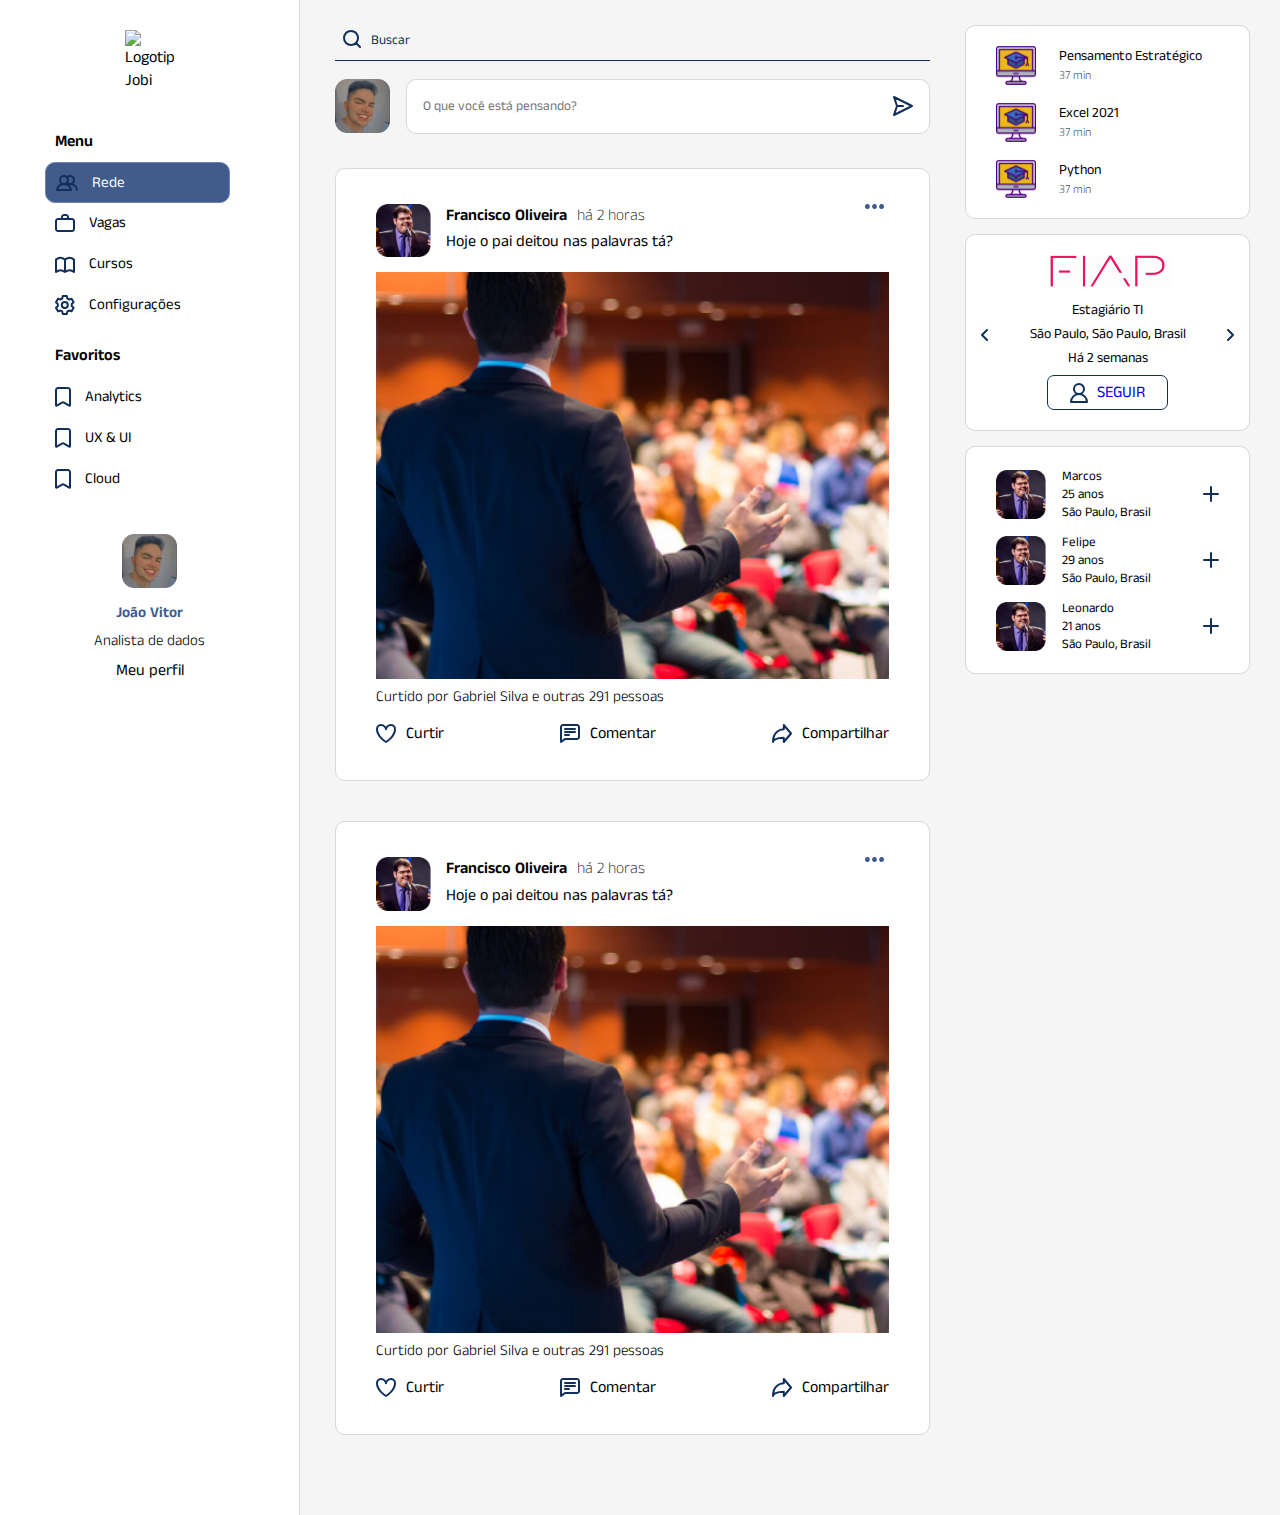
==== index.html @ 30c97529 "Initial commit" ====
<!DOCTYPE html>
<html lang="pt-BR">
<head>
    <meta charset="UTF-8">
    <meta http-equiv="X-UA-Compatible" content="IE=edge">
    <meta name="viewport" content="width=device-width, initial-scale=1.0">
    <title>Jobi - Rede</title>
    <link rel="stylesheet" href="css/reset.css">
    <link rel="stylesheet" href="css/components/pages-menu.css">
    <link rel="stylesheet" href="css/components/favorite-tags.css">
    <link rel="stylesheet" href="css/components/profile.css">
    <link rel="stylesheet" href="css/components/search-bar.css">
    <link rel="stylesheet" href="css/components/feed.css">
    <link rel="stylesheet" href="css/components/feed-buttons.css">
    <link rel="stylesheet" href="css/components/lesson.css">
    <link rel="stylesheet" href="css/components/carrosel-opportunities.css">
    <link rel="stylesheet" href="css/components/add-people.css">
    <link rel="stylesheet" href="css/rede.css">
</head>
<body>
        <!-- 
        Início da página, main CSS:  
        rede.css    
    -->
    <div id="page-container">
        <div class="lateral-menu">
            <span class="company-logo">
                <img src="" alt="Logotipo Jobi">
            </span>
            <!-- 
                CSS da estrutura do menu de navegação entre páginas
                componentes/pages-menu.css
            -->
            <nav class="pages-menu">
                <h2>Menu</h2>
                <ul>
                    <li class="menu-option selected-li">                        
                        <a href="index.html" class="menu-label selected-a">
                            <img class="menu-icon" src="images/icons/rede-icon.svg" alt="Ícone de rede">
                            Rede
                        </a>
                    </li>
                    <li class="menu-option">                        
                        <a href="#" class="menu-label">
                            <img class="menu-icon" src="images/icons/vagas-icon.svg" alt="Ícone de vagas">
                            Vagas
                        </a>
                    </li>
                    <li class="menu-option">                        
                        <a href="courses-page.html" class="menu-label">
                            <img class="menu-icon" src="images/icons/courses-icon.svg" alt="Ícone de cursos">
                            Cursos
                        </a>
                    </li>
                    <li class="menu-option">                        
                        <a href="#" class="menu-label">
                            <img class="menu-icon" src="images/icons/settings-icon.svg" alt="Ícone de configurações">
                            Configurações
                        </a>
                    </li>
                </ul>
            </nav>
            <div class="favorite-tags">
                <h2>Favoritos</h2>
                <ul>
                    <li class="favorite-item">
                        <img class="tag-icon" src="images/icons/favorite-icon.svg" alt="">
                        <p class="tag-label">Analytics</p>
                    </li>
                    <li class="favorite-item">
                        <img class="tag-icon" src="images/icons/favorite-icon.svg" alt="">
                        <p class="tag-label">UX & UI</p>
                    </li>
                    <li class="favorite-item">
                        <img class="tag-icon" src="images/icons/favorite-icon.svg" alt="">
                        <p class="tag-label">Cloud</p>
                    </li>
                </ul>
            </div>
            <div class="profile">
                <span class="profile-photo">
                    <img src="images/profile-photo.png" alt="Foto de perfil">
                </span>
                <p class="user-name">João Vitor</p>
                <p class="occupation">Analista de dados</p>
                <button>Meu perfil</button>
            </div>
        </div>
        <section class="feed">
            <div class="search-tool">
                <img class="search-icon" src="images/icons/search-icon.svg" alt="Ícone de busca">
                <input class="input-field" 
                       type="text" 
                       placeholder="Buscar">
            </div>
            <div class="new-post">
                <span class="profile-photo">
                    <img src="images/profile-photo.png" alt="Foto de perfil">
                </span>
                <span class="post-input">
                    <img class="send-icon" src="images/icons/send.svg" alt="Ícone de envio">
                    <input type="text"
                    placeholder="O que você está pensando?">
                </span>
            </div>
            <main>
                <div class="post-container">
                    <img class="options-icon" src="images/icons/options-icon.svg" alt="">
                    <div class="post">
                        <img class="author-photo" src="images/profile-caze.png" alt="Autor do post">
                        <div class="author-info">
                            <p>Francisco Oliveira</p>
                            <span>há 2 horas</span>
                        </div>
                        <p class="post-msg">Hoje o pai deitou nas palavras tá?</p>
                    </div>
                    <img class="post-image" src="images/post-example-1.png" alt="Imagem do post">
                    <p class="likes-info">Curtido por Gabriel Silva e outras 291 pessoas</p>
                    <ul class="button-container">
                        <li class="post-button">
                            <img src="images/icons/like-icon.svg" alt="">
                            <p>Curtir</p>
                        </li>
                        <li class="post-button">
                            <img src="images/icons/comment-icon.svg" alt="">
                            <p>Comentar</p>
                        </li>
                        <li class="post-button">
                            <img src="images/icons/share-icon.svg" alt="">
                            <p>Compartilhar</p>
                        </li>
                    </ul>
                </div>
                <div class="post-container">
                    <img class="options-icon" src="images/icons/options-icon.svg" alt="">
                    <div class="post">
                        <img class="author-photo" src="images/profile-caze.png" alt="Autor do post">
                        <div class="author-info">
                            <p>Francisco Oliveira</p>
                            <span>há 2 horas</span>
                        </div>
                        <p class="post-msg">Hoje o pai deitou nas palavras tá?</p>
                    </div>
                    <img class="post-image" src="images/post-example-1.png" alt="Imagem do post">
                    <p class="likes-info">Curtido por Gabriel Silva e outras 291 pessoas</p>
                    <ul class="button-container">
                        <li class="post-button">
                            <img src="images/icons/like-icon.svg" alt="">
                            <p>Curtir</p>
                        </li>
                        <li class="post-button">
                            <img src="images/icons/comment-icon.svg" alt="">
                            <p>Comentar</p>
                        </li>
                        <li class="post-button">
                            <img src="images/icons/share-icon.svg" alt="">
                            <p>Compartilhar</p>
                        </li>
                    </ul>
                </div>
            </main>
        </section>
        <div class="explore">
            <div class="lesson-container">
                <div class="lesson">
                    <img src="images/lesson.svg" alt="">
                    <h3>Pensamento Estratégico</h3>
                    <p>37 min</p>
                </div>
                <div class="lesson">
                    <img src="images/lesson.svg" alt="">
                    <h3>Excel 2021</h3>
                    <p>37 min</p>
                </div>
                <div class="lesson">
                    <img src="images/lesson.svg" alt="">
                    <h3>Python</h3>
                    <p>37 min</p>
                </div>
            </div>
            <div class="opportunities">
                <img class="logo-company" src="images/fiap-logo.png" alt="Logo Fiap">
                <p>Estagiário TI</p>
                <p>São Paulo, São Paulo, Brasil</p>
                <p>Há 2 semanas</p>
                <button class="follow-button">
                    <a href="#">
                        <img src="images/icons/person-icon.svg" alt=""> SEGUIR
                    </a>                    
                </button>
                <img id="right-arrow" src="images/icons/right-arrow.svg" alt="Seta para direita">
                <img id="left-arrow" src="images/icons/left-arrow.svg" alt="Seta para esquerda">
            </div>
            <div class="add-people-container">
                <div class="add-people">
                    <img src="images/profile-caze.png" alt="">
                    <div class="person-data">
                        <p>Marcos</p>
                        <p>25 anos</p>
                        <p>São Paulo, Brasil</p>
                    </div>
                    <img src="images/icons/add-icon.svg" alt="">
                </div>
                <div class="add-people">
                    <img src="images/profile-caze.png" alt="">
                    <div class="person-data">
                        <p>Felipe</p>
                        <p>29 anos</p>
                        <p>São Paulo, Brasil</p>
                    </div>
                    <img src="images/icons/add-icon.svg" alt="">
                </div>
                <div class="add-people">
                    <img src="images/profile-caze.png" alt="">
                    <div class="person-data">
                        <p>Leonardo</p>
                        <p>21 anos</p>
                        <p>São Paulo, Brasil</p>
                    </div>
                    <img src="images/icons/add-icon.svg" alt="">
                </div>
            </div>            
        </div>
    </div>
</body>
</html>
---- css/components/pages-menu.css ----
:root{
    --menu-font-size: 15px;
}

.pages-menu {
    font-size: var(--menu-font-size);
    line-height: 20px;
    padding: 0 10px;
    margin-bottom: 20px;
}

.pages-menu h2{
    font-weight: 600;
    margin-bottom: 10px;
    padding-left: 10px;
}

.pages-menu ul{
    list-style: none;
}

.menu-option{
    width: 185px;
    height: 41px;
    padding-left: 10px;
}

.menu-icon{
    max-width: 22px;
    margin-right: 14px;
}

/* Âncoras possuem comportamento específico quando são acessados, o link costuma mudar de cor... Aqui garanto que isso não aconteça, com :link e :visited */
.menu-label:link, .menu-label:visited{
    /* Posicionamento */
    display: flex;
    align-items: center;
    /* Tamanho */
    width: 100%;
    padding: 10px 0;
    /* Estilização */
    color: #000;
    font-size: var(--menu-font-size);
    font-weight: 400;
}

.menu-label:hover{
	color: #FFF; 
    border-radius: 10px;
}

/* Hover do menu e também aponta qual item está selecionado (.selected) */

.pages-menu ul li:hover,
.selected-li{
    color: #FFF  ;
    background: #415B8A;
    border: 1px solid #7185B8;
    border-radius: 10px;
}

.selected-a{
    color: #FFF !important;
}
---- css/components/favorite-tags.css ----
.favorite-tags {
    font-size: 15px;
    line-height: 20px;
    color: #000000;
    padding: 0 10px;
}

.favorite-tags h2{
    font-weight: 600;
    font-size: 16px;
    margin-bottom: 10px;
    padding-left: 10px;
}

.favorite-item{
    display: flex;
    align-items: center;
    padding-left: 10px;
}

.tag-icon{
    max-width: 22px;
    margin-right: 14px;
}

.tag-label{
    font-weight: 400;
}

.tag-icon,
.tag-label:link, .tag-label:visited{
    color: #000;
}

.favorite-tags ul li{
    display: flex;
    width: 170px;
    height: 41px;
}
---- css/components/profile.css ----
/* É a configuração raíz deste CSS. Altere aqui e os elementos que receberem essas variáveis também serão alterados */
:root{
    --profile-font-size: 15px;
    --profile-primary-color: #415B8A;
    --profile-secundary-color: #7185B8;
}

.profile{
    text-align: center;
    font-size: var(--profile-font-size)
}

.profile-photo{
    display: flex;
    justify-content: center;
    margin-bottom: 15px;
}

.profile-photo img{
    width: 55px;
}

.user-name{
    font-weight: 600;
    color: var(--profile-primary-color)
}

.occupation{
    font-weight: 300;
    color: #000;
}

.my-profile{
    /* Alinhamento */
    display: flex;
    justify-content: center;
    align-items: center;
    /* Tamanho e posicionamento */
    width: 160px;
    height: 35px;
    margin: auto;
    margin-bottom: 24px;
    /* Estilização */
    font-weight: 600;
    color: var(--profile-secundary-color);
    border: 1px solid var(--profile-secundary-color);
    border-radius: 10px;
}

.my-profile:hover{
    /* Efeito ao passar o mouse em cima */
    background: var(--profile-primary-color);
    color: #FFF;
}
 
.user-name, 
.occupation{
    line-height: 20px;
    margin-bottom: 8px;
}
---- css/components/search-bar.css ----
:root{
    --primary-color: #10305B;
}

.search-tool {
    width: 100%;
    margin-bottom: 18px;
}

.search-tool img {
    position: absolute;
}  
  
.search-icon {
    padding: 10px 8px;
}
  
.input-field {
    width: 100%;
    padding: 10px;
    padding-left: 36px;
    border: none;
    border-bottom: 1px solid var(--primary-color);
}

.input-field::placeholder, 
.input-field{
    color: var(--primary-color);
}

/*  Descomente a regra abaixo para ao selecionar a barra de pesquisa, remover a borda do input */

/* .input-field:focus{
    outline: 0;
} */
---- css/components/feed.css ----
.post-container{
    padding: 35px 40px;
    background: linear-gradient(0deg, #FFFFFF, #FFFFFF), linear-gradient(0deg, #D2F2B8, #D2F2B8), linear-gradient(0deg, #D2F2B8, #D2F2B8), #D2F2B8;
    border: 1px solid #D9D9D9;
    border-radius: 10px;
    position: relative;
    margin-bottom: 40px;
}

.options-icon{
    position: absolute;
    right: 45px;
}

/* Grid Items */
.author-photo{
    grid-area: author-photo;
    width: 55px;
}

.author-info{
    grid-area: author-info;
}

.post-msg{
    grid-area: post-msg;
}

.post{
    display: grid;
    grid-template-columns: 55px 1fr;
    grid-template-areas: 
    "author-photo author-info"
    "author-photo post-msg"
    ;
    column-gap: 15px;
    margin-bottom: 15px;
}

/* END*/

.author-info p{
    font-weight: 600;
    font-size: 16px;
    margin-right: 10px;
}

.author-info span{
    font-weight: 200;
}

.post div{
    display: flex;
}

.post-image{
    width: 100%;
}

.likes-info{
    font-weight: 300;
    font-size: 15px;
}

/* Aplicando o efeito de clicável */

.author-photo, 
.options-icon,
.author-info p,
.post-image {
    cursor: pointer;
}
---- css/components/feed-buttons.css ----
.button-container{
    display: flex;
    justify-content: space-between;
    margin-top: 15px;
}

.post-button{
    display: inline-flex;
    cursor: pointer;
}

.post-button img{
    margin-right: 10px;
}
---- css/components/lesson.css ----
:root{
    --lesson-img-width: 40px;
}

.lesson-container{
    padding: 20px 30px;
    background: linear-gradient(0deg, #FFFFFF, #FFFFFF), linear-gradient(0deg, #D2F2B8, #D2F2B8), linear-gradient(0deg, #D2F2B8, #D2F2B8), #D2F2B8;
    border: 1px solid #D9D9D9;
    border-radius: 10px;
    margin-bottom: 15px;
}

.lesson img{
    grid-area: lesson-img;
    width: var(--lesson-img-width);
}

.lesson h3{
    grid-area: lesson-name;
    font-weight: 400;
    font-size: 14px;
}

.lesson p{
    grid-area: lesson-time;
    font-weight: 200;
    font-size: 12px;
}

.lesson{
    display: grid;
    grid-template-columns: var(--lesson-img-width) 1fr;
    grid-template-areas: 
    "lesson-img lesson-name"
    "lesson-img lesson-time"
    ;
    column-gap: 23px;
    margin-bottom: 18px;
}

/* Usado para retirar a margem do último elemento, pois o contaainer já possui padding */
.lesson:last-child{
    margin-bottom: 0;
}
---- css/components/carrosel-opportunities.css ----
:root{
    --arrow-width: 8px;
}

.opportunities{
    position: relative;
    display: flex;
    flex-direction: column;
    align-items: center;
    background: linear-gradient(0deg, #FFFFFF, #FFFFFF), linear-gradient(0deg, #D2F2B8, #D2F2B8), linear-gradient(0deg, #D2F2B8, #D2F2B8), #D2F2B8;
    border: 1px solid #D9D9D9;
    border-radius: 10px;
    padding: 20px 30px;
    margin-bottom: 15px;
}

.logo-company{
    width: 125px; 
    margin-bottom: 11px;   
}

.opportunities p{
    font-size: 14px;
    font-weight: 400;
    padding: 2px 0;
}

.follow-button{
    width: 121px;
    height: 35px;
    border: 1px solid #10305B;
    border-radius: 7px;
    color: #10305B;
    margin-top: 5px;
}

.follow-button a{
    display: flex;
    align-items: center;
    justify-content: center;
}

.follow-button a img{
    margin-right: 9px;
}

#right-arrow{
    position: absolute;
    right: 15px;
}

#left-arrow{
    position: absolute;
    left: 15px;
}

#right-arrow,
#left-arrow{
    cursor: pointer;
    top: calc(50% - (var(--arrow-width)/2)); /* Cálculo para sempre centralizar a arrow na tela, mesmo que mude o seu tamanho*/
}
---- css/components/add-people.css ----
:root{
    --profile-img-width: 50px;
    --add-icon-width: 16px;
}

.add-people-container{
    background: linear-gradient(0deg, #FFFFFF, #FFFFFF), linear-gradient(0deg, #D2F2B8, #D2F2B8), linear-gradient(0deg, #D2F2B8, #D2F2B8), #D2F2B8;
    border: 1px solid #D9D9D9;
    border-radius: 10px;
    padding: 20px 30px;
}

.add-people img:first-child{
    grid-area: photo-user;
    width: var(--profile-img-width)
}

.person-data{
    grid-area: person-data;
    font-weight: 400;
    font-size: 13px;
}

.add-people img:last-child{
    grid-area: add-icon;
    width: var(--add-icon-width);
}

.add-people{
    display: grid;
    grid-template-columns: var(--profile-img-width) 1fr var(--add-icon-width);
    grid-template-areas: 
    "photo-user person-data add-icon"
    "photo-user person-data add-icon"
    ;
    align-items: center;
    column-gap: 16px;
    margin-bottom: 12px;
}

.add-people:last-child{
    margin-bottom: 0;
}
---- css/rede.css ----
#page-container{
    display: grid;
    grid-template-columns: 300px 2fr 315px;
    min-height: 100vh;
    max-width: 1400px;
    margin: auto;
}

/* ------------------------------------ */

/* Lateral menu */
.lateral-menu{
    padding: 30px 35px 40px;
    border-right: 1px solid #D9D9D9;
}

    /* Logotipo */

.company-logo{
    display: flex;
    justify-content: center;
    margin-bottom: 40px;
}

.company-logo img{
    width: 50px;
}

/* ------------------------------------ */

/* Feed */

.feed{
    padding: 20px 35px 40px;
    background: #F5F5F5;
}

    /* New post */

.new-post{
    display: grid;
    grid-template-columns: 55px 1fr;
    gap: 16px;
    margin-bottom: 20px;
}

.new-post input{
    height: 55px;
    width: 100%;
    border: 1px solid #D9D9D9;
    border-radius: 10px;
    padding: 14px 45px 16px 16px;
    background: #FFF;
}

.new-post input:focus{
    outline: 0;
}

.post-input{
    position: relative;
}

.send-icon {
    cursor: pointer;
    position: absolute;
    right: 0;
    padding: 17px;
}

.explore{
    padding: 25px 30px  5px 0;
    background-color: #F5F5F5;;
}



/* ------------------------------------ */

/* Alterações em componentes */

.favorite-tags{
    margin-bottom: 35px;
}
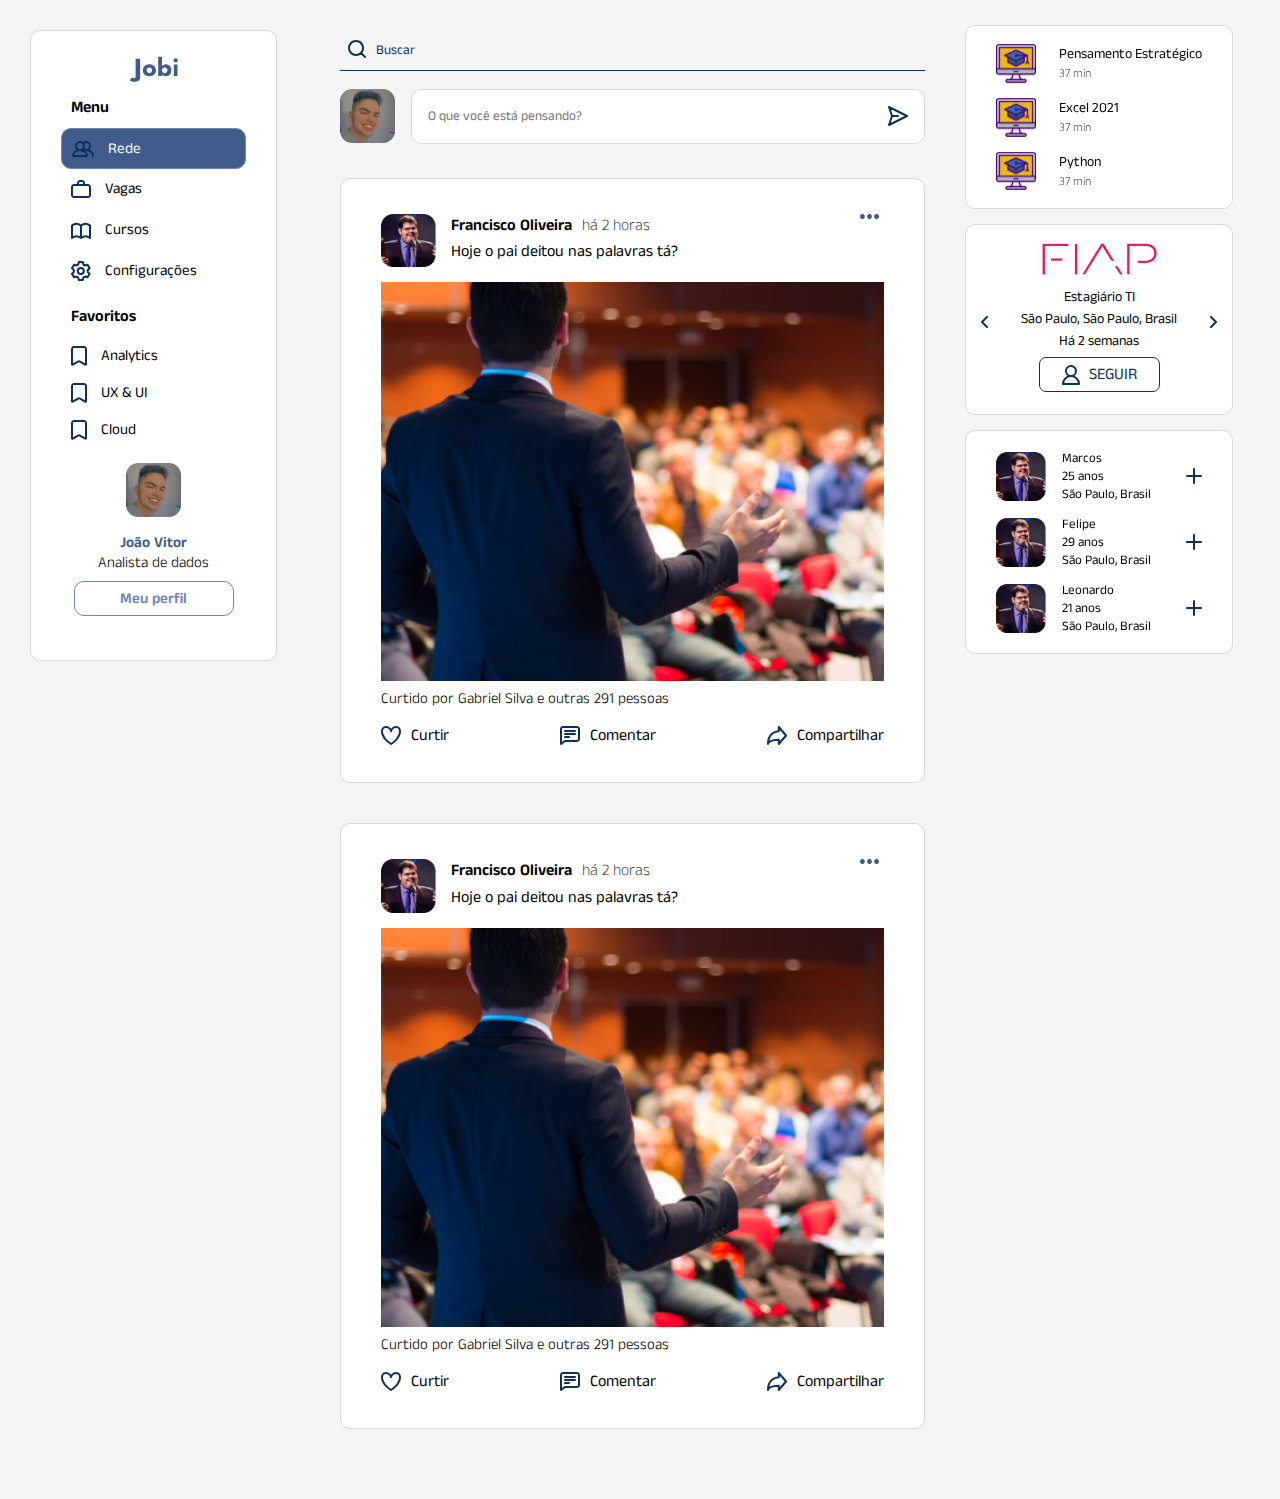
==== commit c26eb63b: "fix general errors in css" ====
--- a/index.html
+++ b/index.html
@@ -5,6 +5,7 @@
     <meta http-equiv="X-UA-Compatible" content="IE=edge">
     <meta name="viewport" content="width=device-width, initial-scale=1.0">
     <title>Jobi - Rede</title>
+    <script src="https://cdnjs.cloudflare.com/ajax/libs/jquery/3.6.0/jquery.min.js" integrity="sha512-894YE6QWD5I59HgZOGReFYm4dnWc1Qt5NtvYSaNcOP+u1T9qYdvdihz0PPSiiqn/+/3e7Jo4EaG7TubfWGUrMQ==" crossorigin="anonymous" referrerpolicy="no-referrer"></script>
     <link rel="stylesheet" href="css/reset.css">
     <link rel="stylesheet" href="css/components/pages-menu.css">
     <link rel="stylesheet" href="css/components/favorite-tags.css">
@@ -15,77 +16,92 @@
     <link rel="stylesheet" href="css/components/lesson.css">
     <link rel="stylesheet" href="css/components/carrosel-opportunities.css">
     <link rel="stylesheet" href="css/components/add-people.css">
+    <link rel="stylesheet" href="css/components/go-to-top.css">
     <link rel="stylesheet" href="css/rede.css">
 </head>
 <body>
-        <!-- 
+    <!-- 
         Início da página, main CSS:  
         rede.css    
     -->
     <div id="page-container">
-        <div class="lateral-menu">
-            <span class="company-logo">
-                <img src="" alt="Logotipo Jobi">
-            </span>
-            <!-- 
-                CSS da estrutura do menu de navegação entre páginas
-                componentes/pages-menu.css
-            -->
-            <nav class="pages-menu">
-                <h2>Menu</h2>
-                <ul>
-                    <li class="menu-option selected-li">                        
-                        <a href="index.html" class="menu-label selected-a">
-                            <img class="menu-icon" src="images/icons/rede-icon.svg" alt="Ícone de rede">
-                            Rede
-                        </a>
-                    </li>
-                    <li class="menu-option">                        
-                        <a href="#" class="menu-label">
-                            <img class="menu-icon" src="images/icons/vagas-icon.svg" alt="Ícone de vagas">
-                            Vagas
-                        </a>
-                    </li>
-                    <li class="menu-option">                        
-                        <a href="courses-page.html" class="menu-label">
-                            <img class="menu-icon" src="images/icons/courses-icon.svg" alt="Ícone de cursos">
-                            Cursos
-                        </a>
-                    </li>
-                    <li class="menu-option">                        
-                        <a href="#" class="menu-label">
-                            <img class="menu-icon" src="images/icons/settings-icon.svg" alt="Ícone de configurações">
-                            Configurações
-                        </a>
-                    </li>
-                </ul>
-            </nav>
-            <div class="favorite-tags">
-                <h2>Favoritos</h2>
-                <ul>
-                    <li class="favorite-item">
-                        <img class="tag-icon" src="images/icons/favorite-icon.svg" alt="">
-                        <p class="tag-label">Analytics</p>
-                    </li>
-                    <li class="favorite-item">
-                        <img class="tag-icon" src="images/icons/favorite-icon.svg" alt="">
-                        <p class="tag-label">UX & UI</p>
-                    </li>
-                    <li class="favorite-item">
-                        <img class="tag-icon" src="images/icons/favorite-icon.svg" alt="">
-                        <p class="tag-label">Cloud</p>
-                    </li>
-                </ul>
-            </div>
-            <div class="profile">
-                <span class="profile-photo">
-                    <img src="images/profile-photo.png" alt="Foto de perfil">
+        <div id="menu-container">
+            <div class="lateral-menu">
+                <span class="company-logo">
+                    <img src="images/icons/jobi-logotipo.svg" alt="Logotipo Jobi">
                 </span>
-                <p class="user-name">João Vitor</p>
-                <p class="occupation">Analista de dados</p>
-                <button>Meu perfil</button>
+                <!-- 
+                    CSS da estrutura do menu de navegação entre páginas
+                    componentes/pages-menu.css
+                -->
+                <nav class="pages-menu">
+                    <h2>Menu</h2>
+                    <ul>
+                        <li class="menu-option selected-li">                        
+                            <a href="index.html" class="menu-label selected-a">
+                                <img class="menu-icon" src="images/icons/rede-icon.svg" alt="Ícone de rede">
+                                Rede
+                            </a>
+                        </li>
+                        <li class="menu-option">                        
+                            <a href="#" class="menu-label">
+                                <img class="menu-icon" src="images/icons/vagas-icon.svg" alt="Ícone de vagas">
+                                Vagas
+                            </a>
+                        </li>
+                        <li class="menu-option">                        
+                            <a href="courses-page.html" class="menu-label">
+                                <img class="menu-icon" src="images/icons/courses-icon.svg" alt="Ícone de cursos">
+                                Cursos
+                            </a>
+                        </li>
+                        <li class="menu-option">                        
+                            <a href="#" class="menu-label">
+                                <img class="menu-icon" src="images/icons/settings-icon.svg" alt="Ícone de configurações">
+                                Configurações
+                            </a>
+                        </li>
+                    </ul>
+                </nav>
+                <!-- 
+                    CSS da estrutura da lista de favoritos
+                    componentes/favorite-tags.css
+                -->
+                <div class="favorite-tags">
+                    <h2>Favoritos</h2>
+                    <ul>
+                        <li class="favorite-item">
+                            <img class="tag-icon" src="images/icons/favorite-icon.svg" alt="">
+                            <p class="tag-label">Analytics</p>
+                        </li>
+                        <li class="favorite-item">
+                            <img class="tag-icon" src="images/icons/favorite-icon.svg" alt="">
+                            <p class="tag-label">UX & UI</p>
+                        </li>
+                        <li class="favorite-item">
+                            <img class="tag-icon" src="images/icons/favorite-icon.svg" alt="">
+                            <p class="tag-label">Cloud</p>
+                        </li>
+                    </ul>
+                </div>        
+                <!-- 
+                    CSS da estrutura do perfil
+                    componentes/profile.css
+                -->
+                <div class="profile">
+                    <span class="profile-photo">
+                        <img src="images/profile-photo.png" alt="Foto de perfil">
+                    </span>
+                    <a href="#" class="user-name">João Vitor</a>
+                    <p class="occupation">Analista de dados</p>
+                    <a class="my-profile" href="#">Meu perfil</a> 
+                </div>
             </div>
         </div>
+        <!-- 
+            CSS da estrutura do feed
+            componentes/feed.css
+        -->
         <section class="feed">
             <div class="search-tool">
                 <img class="search-icon" src="images/icons/search-icon.svg" alt="Ícone de busca">
@@ -143,6 +159,10 @@
                     </div>
                     <img class="post-image" src="images/post-example-1.png" alt="Imagem do post">
                     <p class="likes-info">Curtido por Gabriel Silva e outras 291 pessoas</p>
+                <!-- 
+                    CSS da estrutura dos botões do feed
+                    componentes/feed-buttons.css
+                -->
                     <ul class="button-container">
                         <li class="post-button">
                             <img src="images/icons/like-icon.svg" alt="">
@@ -160,67 +180,83 @@
                 </div>
             </main>
         </section>
-        <div class="explore">
-            <div class="lesson-container">
-                <div class="lesson">
-                    <img src="images/lesson.svg" alt="">
-                    <h3>Pensamento Estratégico</h3>
-                    <p>37 min</p>
-                </div>
-                <div class="lesson">
-                    <img src="images/lesson.svg" alt="">
-                    <h3>Excel 2021</h3>
-                    <p>37 min</p>
-                </div>
-                <div class="lesson">
-                    <img src="images/lesson.svg" alt="">
-                    <h3>Python</h3>
-                    <p>37 min</p>
-                </div>
-            </div>
-            <div class="opportunities">
-                <img class="logo-company" src="images/fiap-logo.png" alt="Logo Fiap">
-                <p>Estagiário TI</p>
-                <p>São Paulo, São Paulo, Brasil</p>
-                <p>Há 2 semanas</p>
-                <button class="follow-button">
-                    <a href="#">
-                        <img src="images/icons/person-icon.svg" alt=""> SEGUIR
-                    </a>                    
-                </button>
-                <img id="right-arrow" src="images/icons/right-arrow.svg" alt="Seta para direita">
-                <img id="left-arrow" src="images/icons/left-arrow.svg" alt="Seta para esquerda">
-            </div>
-            <div class="add-people-container">
-                <div class="add-people">
-                    <img src="images/profile-caze.png" alt="">
-                    <div class="person-data">
-                        <p>Marcos</p>
-                        <p>25 anos</p>
-                        <p>São Paulo, Brasil</p>
-                    </div>
-                    <img src="images/icons/add-icon.svg" alt="">
-                </div>
-                <div class="add-people">
-                    <img src="images/profile-caze.png" alt="">
-                    <div class="person-data">
-                        <p>Felipe</p>
-                        <p>29 anos</p>
-                        <p>São Paulo, Brasil</p>
-                    </div>
-                    <img src="images/icons/add-icon.svg" alt="">
-                </div>
-                <div class="add-people">
-                    <img src="images/profile-caze.png" alt="">
-                    <div class="person-data">
-                        <p>Leonardo</p>
-                        <p>21 anos</p>
-                        <p>São Paulo, Brasil</p>
-                    </div>
-                    <img src="images/icons/add-icon.svg" alt="">
-                </div>
-            </div>            
-        </div>
+        <div id="explorer-container">
+            <div class="explore">
+                <div class="lesson-container">
+                    <div class="lesson">
+                        <img src="images/lesson.svg" alt="">
+                        <h3>Pensamento Estratégico</h3>
+                        <p>37 min</p>
+                    </div>
+                    <div class="lesson">
+                        <img src="images/lesson.svg" alt="">
+                        <h3>Excel 2021</h3>
+                        <p>37 min</p>
+                    </div>
+                    <div class="lesson">
+                        <img src="images/lesson.svg" alt="">
+                        <h3>Python</h3>
+                        <p>37 min</p>
+                    </div>
+                </div>
+                <!-- 
+                    CSS da estrutura do carrossel de oportunidades
+                    componentes/carrossel-opportunities.css
+                -->
+                <div class="opportunities">
+                    <img class="logo-company" src="images/fiap-logo.png" alt="Logo Fiap">
+                    <p>Estagiário TI</p>
+                    <p>São Paulo, São Paulo, Brasil</p>
+                    <p>Há 2 semanas</p>
+                    <button class="follow-button">
+                        <a href="#">
+                            <img src="images/icons/person-icon.svg" alt=""> SEGUIR
+                        </a>                    
+                    </button>
+                    <img id="right-arrow" src="images/icons/right-arrow.svg" alt="Seta para direita">
+                    <img id="left-arrow" src="images/icons/left-arrow.svg" alt="Seta para esquerda">
+                </div>
+                <div class="add-people-container">
+                    <div class="add-people">
+                        <img src="images/profile-caze.png" alt="">
+                        <div class="person-data">
+                            <p>Marcos</p>
+                            <p>25 anos</p>
+                            <p>São Paulo, Brasil</p>
+                        </div>
+                        <img src="images/icons/add-icon.svg" alt="">
+                    </div>
+                    <div class="add-people">
+                        <img src="images/profile-caze.png" alt="">
+                        <div class="person-data">
+                            <p>Felipe</p>
+                            <p>29 anos</p>
+                            <p>São Paulo, Brasil</p>
+                        </div>
+                        <img src="images/icons/add-icon.svg" alt="">
+                    </div>
+                    <div class="add-people">
+                        <img src="images/profile-caze.png" alt="">
+                        <div class="person-data">
+                            <p>Leonardo</p>
+                            <p>21 anos</p>
+                            <p>São Paulo, Brasil</p>
+                        </div>
+                        <img src="images/icons/add-icon.svg" alt="">
+                    </div>
+                </div>            
+            </div>
+        </div>        
     </div>
+    <!-- 
+        Botão para voltar ao topo
+        componentes/go-to-top.css
+        js/componentes/
+    -->
+    <div class="gotopbtn">
+        <img src="images/icons/go-to-top-icon.svg" alt="Botão ir para o topo">
+        <p>Ir ao topo</p>
+    </div>
+    <script src="js/components/go-to-top.js"></script>
 </body>
 </html>--- a/css/components/lesson.css
+++ b/css/components/lesson.css
@@ -3,7 +3,7 @@
 }
 
 .lesson-container{
-    padding: 20px 30px;
+    padding: 18px 30px;
     background: linear-gradient(0deg, #FFFFFF, #FFFFFF), linear-gradient(0deg, #D2F2B8, #D2F2B8), linear-gradient(0deg, #D2F2B8, #D2F2B8), #D2F2B8;
     border: 1px solid #D9D9D9;
     border-radius: 10px;
@@ -35,7 +35,8 @@
     "lesson-img lesson-time"
     ;
     column-gap: 23px;
-    margin-bottom: 18px;
+    margin-bottom: 15px;
+    cursor: pointer;
 }
 
 /* Usado para retirar a margem do último elemento, pois o contaainer já possui padding */
--- a/css/components/carrosel-opportunities.css
+++ b/css/components/carrosel-opportunities.css
@@ -10,7 +10,7 @@
     background: linear-gradient(0deg, #FFFFFF, #FFFFFF), linear-gradient(0deg, #D2F2B8, #D2F2B8), linear-gradient(0deg, #D2F2B8, #D2F2B8), #D2F2B8;
     border: 1px solid #D9D9D9;
     border-radius: 10px;
-    padding: 20px 30px;
+    padding: 18px 30px 22px 30px;
     margin-bottom: 15px;
 }
 
@@ -22,7 +22,7 @@
 .opportunities p{
     font-size: 14px;
     font-weight: 400;
-    padding: 2px 0;
+    padding: 1px 0;
 }
 
 .follow-button{
@@ -38,6 +38,11 @@
     display: flex;
     align-items: center;
     justify-content: center;
+    color:  #10305B;
+}
+
+.follow-button:hover{
+    background-color: #a7c1e4;;
 }
 
 .follow-button a img{
--- a/css/components/add-people.css
+++ b/css/components/add-people.css
@@ -7,7 +7,7 @@
     background: linear-gradient(0deg, #FFFFFF, #FFFFFF), linear-gradient(0deg, #D2F2B8, #D2F2B8), linear-gradient(0deg, #D2F2B8, #D2F2B8), #D2F2B8;
     border: 1px solid #D9D9D9;
     border-radius: 10px;
-    padding: 20px 30px;
+    padding: 18px 30px;
 }
 
 .add-people img:first-child{
@@ -19,6 +19,7 @@
     grid-area: person-data;
     font-weight: 400;
     font-size: 13px;
+    cursor: pointer;
 }
 
 .add-people img:last-child{
@@ -38,6 +39,10 @@
     margin-bottom: 12px;
 }
 
+.add-people img{
+    cursor: pointer;
+}
+
 .add-people:last-child{
     margin-bottom: 0;
 }
--- a/css/components/go-to-top.css
+++ b/css/components/go-to-top.css
@@ -0,0 +1,55 @@
+.gotopbtn{
+    /* Alinhamento */
+    display: flex;
+    align-items: center;
+    justify-content: center;
+    /* Tamanho e posicionamento */
+    width: 115px;
+    height: 41px;
+    position: fixed;
+    bottom: 30px;
+    right: 30px;
+    /* Estilização */
+    cursor: pointer;
+    background-color: #415B8A;
+    border: 1px solid #7185B8;
+    border-radius: 10px;
+    text-align: center;
+    line-height: 50px;
+    color: #fff;
+    font-size: 24px;
+    transition: .6s ease-out;
+    z-index: 9;
+    opacity: 0;
+}
+
+.gotopbtn img{
+    width: 18px;
+    margin-right: 10px;
+}
+
+.gotopbtn p{
+    color: #FFF;
+    font-weight: 400;
+    font-size: 14px;
+}
+
+.gotopbtn.active{
+    top: calc(100% - 100px);
+    opacity: 1;
+}
+
+.gotopbtn:hover{
+    background-color: #2b4168;
+}
+
+.gotopbtn::after{
+    animation-delay: 1s;
+}
+
+.gotopbtn:hover::before,
+.gotopbtn:hover::after{
+    border-color: #27aa60;
+}
+
+
--- a/css/rede.css
+++ b/css/rede.css
@@ -1,6 +1,10 @@
+body{
+    background-color: #F5F5F5;
+}
+
 #page-container{
     display: grid;
-    grid-template-columns: 300px 2fr 315px;
+    grid-template-columns: 300px 1fr 315px;
     min-height: 100vh;
     max-width: 1400px;
     margin: auto;
@@ -10,8 +14,12 @@
 
 /* Lateral menu */
 .lateral-menu{
-    padding: 30px 35px 40px;
-    border-right: 1px solid #D9D9D9;
+    position: fixed;
+    margin: 30px 0 0 30px;
+    padding: 25px 20px 20px;
+    background: linear-gradient(0deg, #FFFFFF, #FFFFFF), linear-gradient(0deg, #D2F2B8, #D2F2B8), linear-gradient(0deg, #D2F2B8, #D2F2B8), #D2F2B8;
+    border: 1px solid #D9D9D9;
+    border-radius: 10px;
 }
 
     /* Logotipo */
@@ -19,7 +27,7 @@
 .company-logo{
     display: flex;
     justify-content: center;
-    margin-bottom: 40px;
+    margin-bottom: 15px;
 }
 
 .company-logo img{
@@ -31,7 +39,7 @@
 /* Feed */
 
 .feed{
-    padding: 20px 35px 40px;
+    padding: 30px 40px;
     background: #F5F5F5;
 }
 
@@ -69,8 +77,8 @@
 }
 
 .explore{
+    position: fixed;
     padding: 25px 30px  5px 0;
-    background-color: #F5F5F5;;
 }
 
 
@@ -80,5 +88,17 @@
 /* Alterações em componentes */
 
 .favorite-tags{
-    margin-bottom: 35px;
+    margin-bottom: 15px;
 }
+
+.favorite-tags ul li{
+    height: 37px;
+}
+
+.favorite-item{
+    cursor: pointer;
+}
+
+.pages-menu{
+    margin-bottom: 15px;
+}
